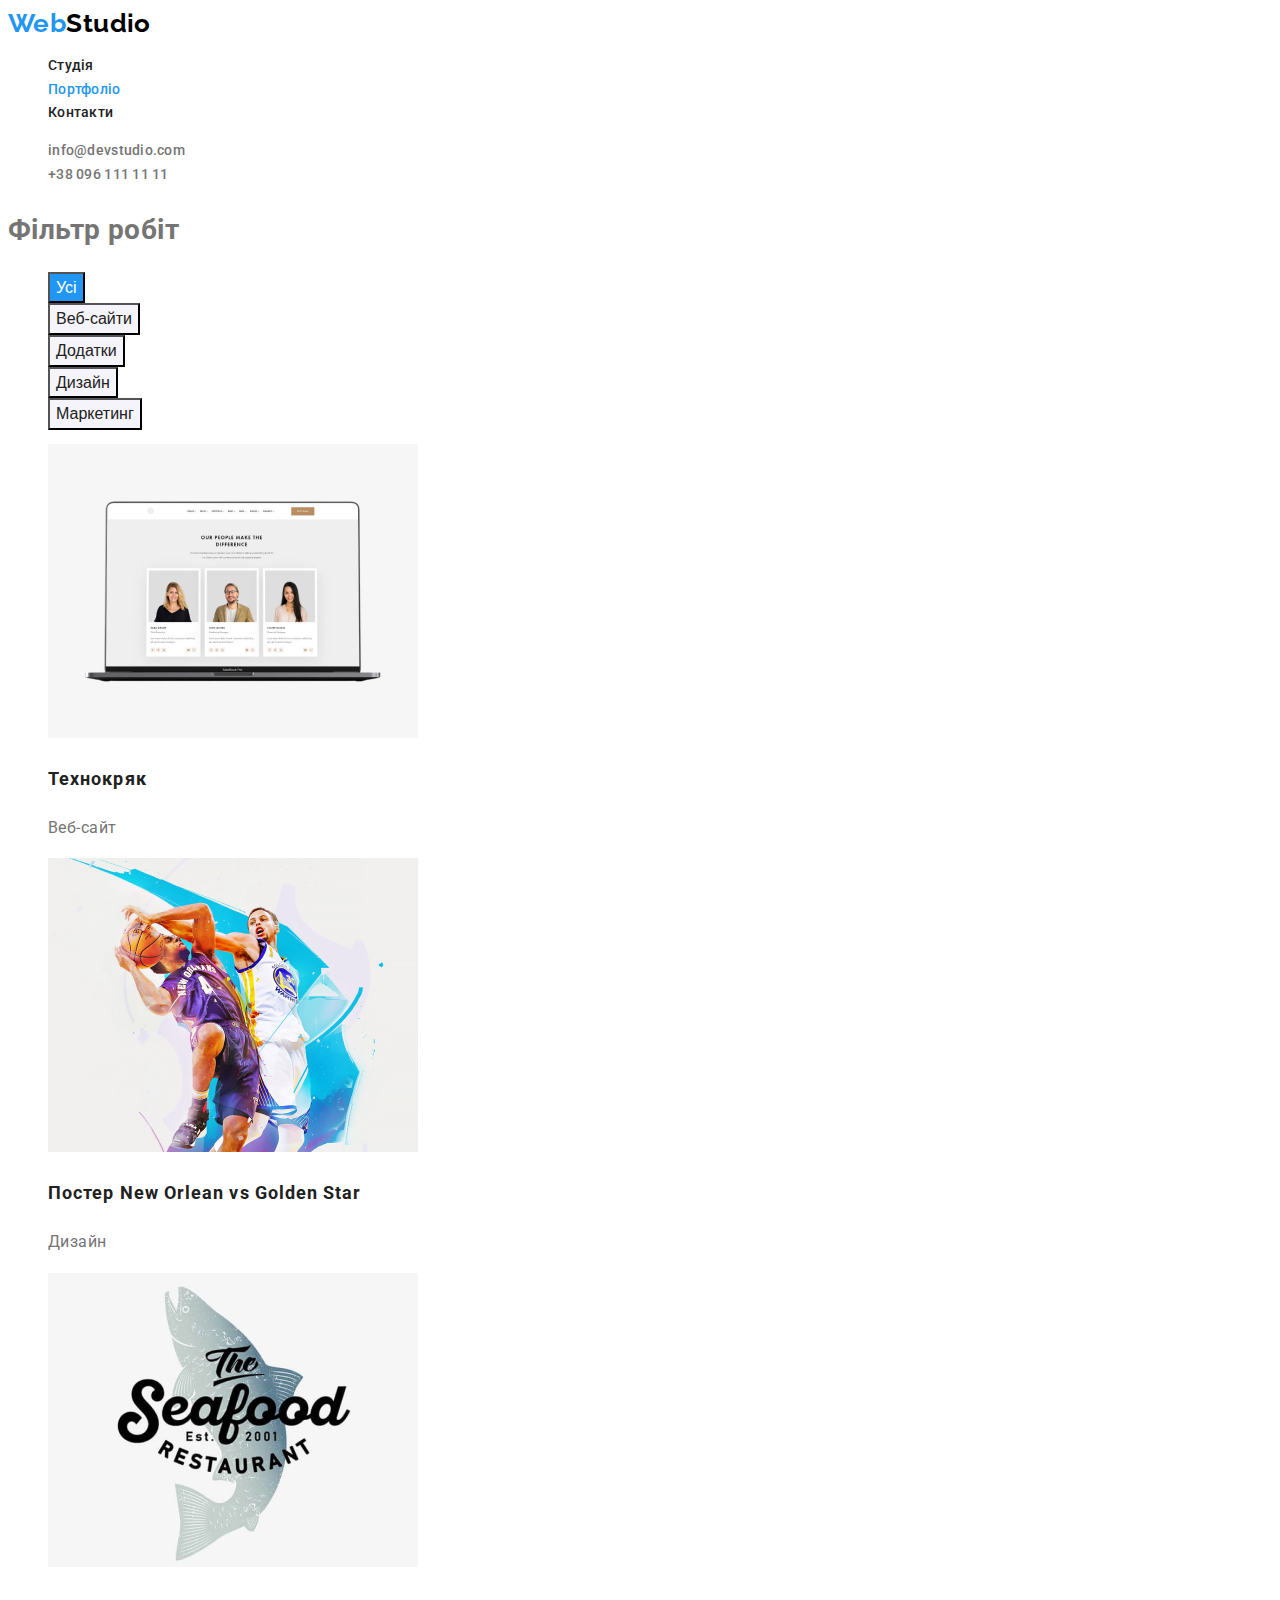
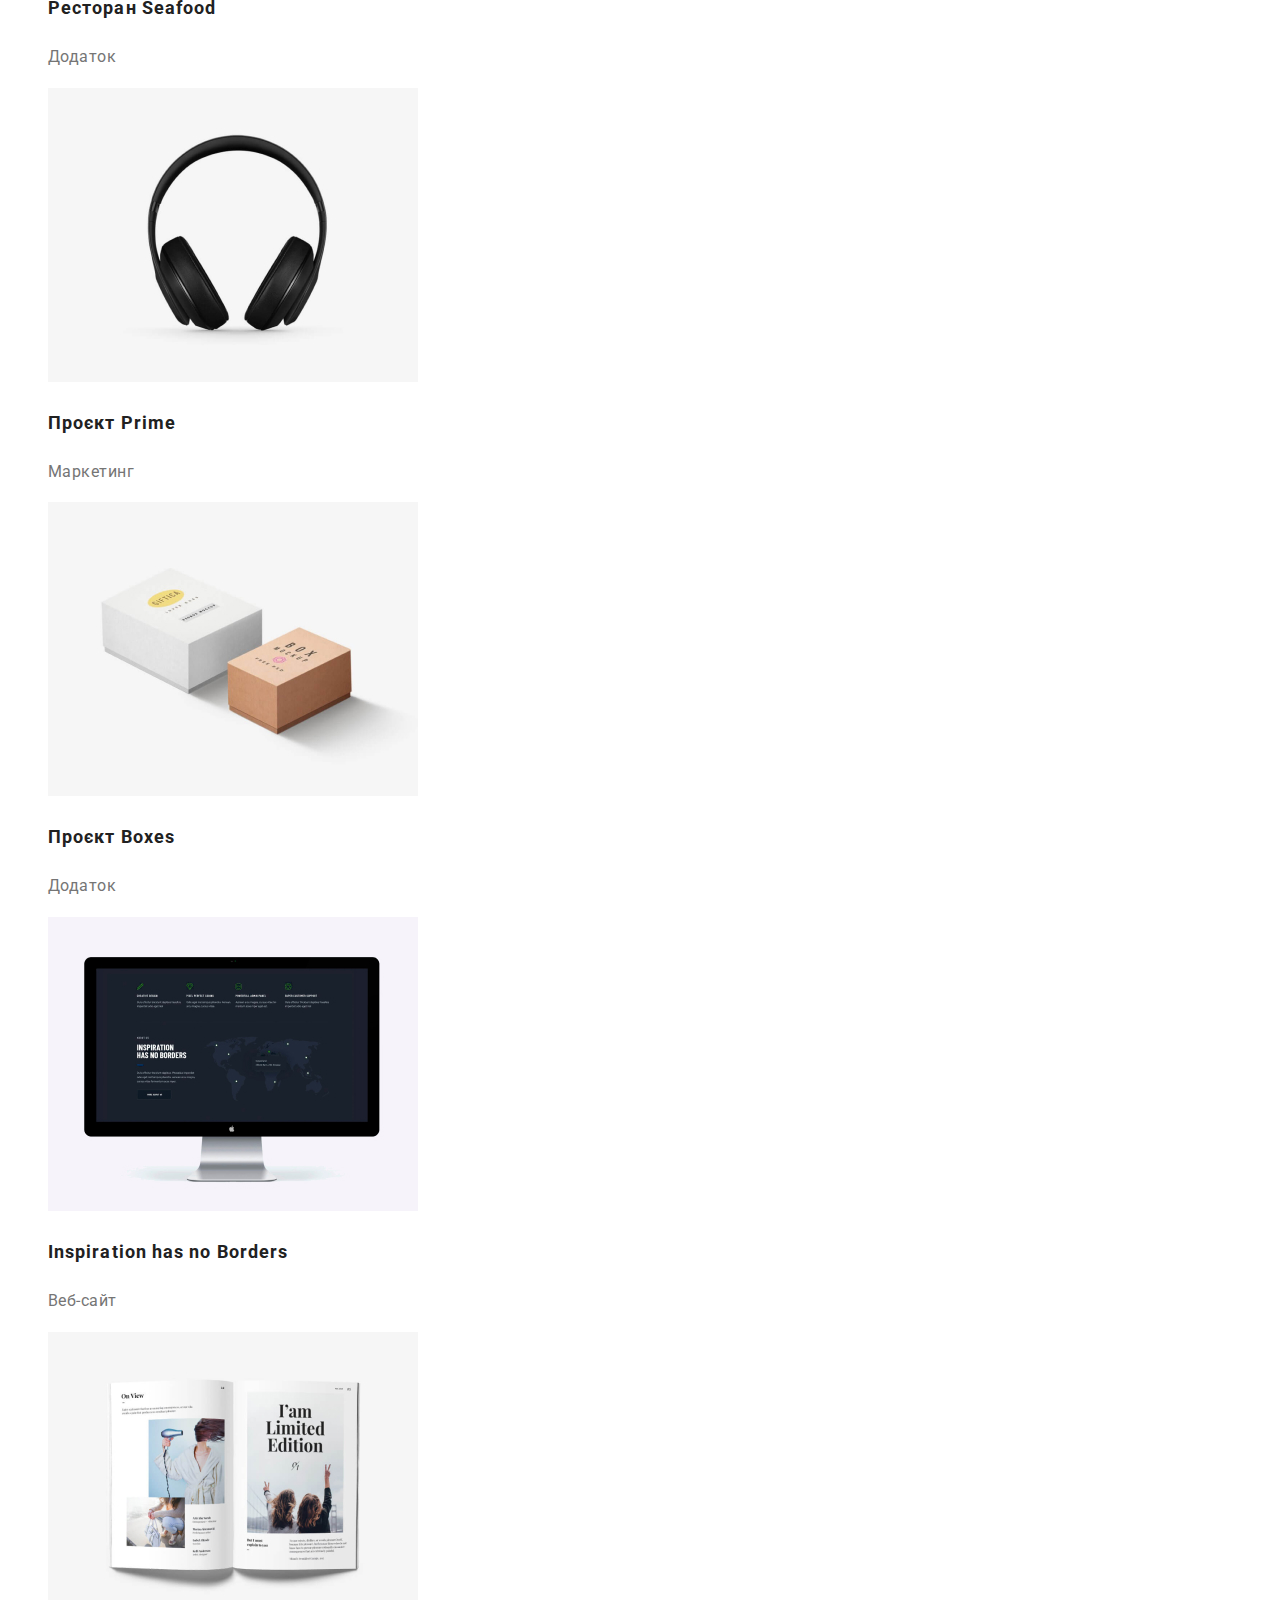
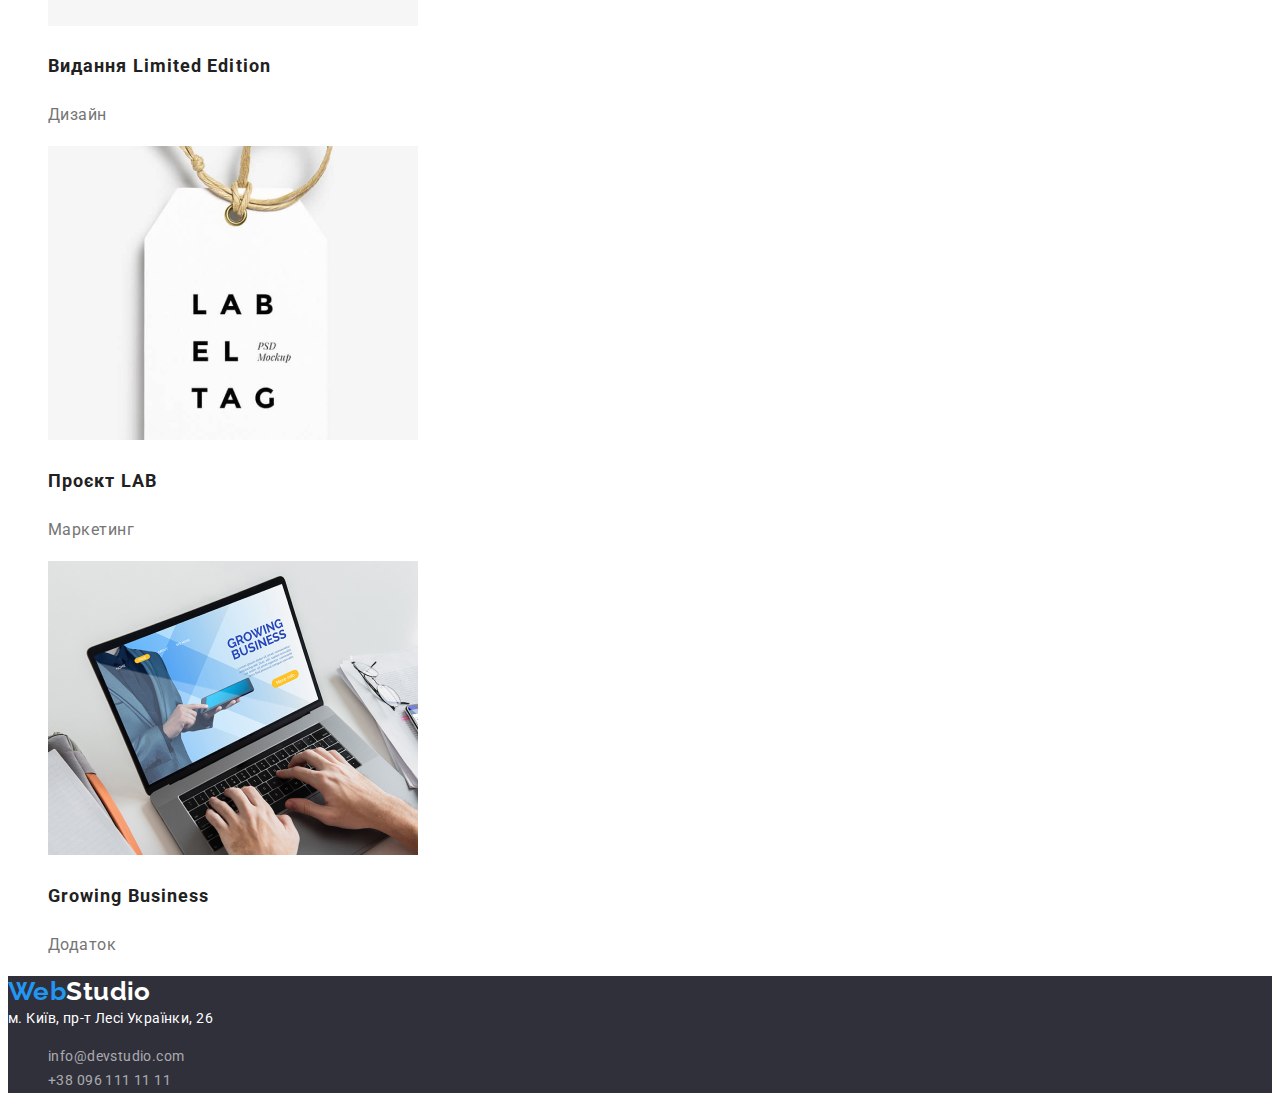
==== portfolio.html @ b833ff71 "контейнер" ====
<!DOCTYPE html>
<html lang="en">

<head>
    <meta charset="UTF-8" />
    <meta name="viewport" content="width=device-width, initial-scale=1.0" />
    <title>Document</title>
    <link rel="stylesheet" href="./css/styles.css">
<link href="https://fonts.googleapis.com/css2?family=Raleway:wght@700&family=Roboto:wght@400;500;700;900&display=swap" rel="stylesheet">

</head>

<body>
    <!-- Шапка сайта -->
    <header class="page-header">
     <nav>
            <a href="./index.html" class="logo"><span class="colorlogo">Web</span>Studio</a>
            <ul class="site-nav list">
                <li><a href="./index.html" class="link">Студія</a></li>
                <li><a href="./portfolio.html" class="link current">Портфоліо</a></li>
                <li><a href="" class="link">Контакти</a></li>
            </ul>
        </nav>

        <ul class="auth-nav">
            <li><a href="mailto:info@devstudio.com" class="mail">info@devstudio.com</a></li>
            <li><a href="tel:+380961111111" class="tel">+38 096 111 11 11</a></li>
        </ul>

    </header>
    <main>
        <section>
        <h1>Фільтр робіт</h1>
        <ul class="filter-title">
        <li><button type="button" class="filterbut">Усі</button></li>
        <li><button type="button" class="filter">Веб-сайти</button></li>
        <li><button type="button" class="filter">Додатки</button></li>
        <li><button type="button" class="filter">Дизайн</button></li>
        <li><button type="button" class="filter">Маркетинг</button></li>
        </ul>
        <ul class="examples-title">
            <li>
                <a href="#" class="portf">
                <img src="./images/imgtexno.jpg" alt="Технокряк" width="370">
                <h2 class="examples">Технокряк</h2>
                <p class="text">Веб-сайт</p>
                </a>
            </li>
                <li>
                    <a href="#" class="portf" >
                    <img src="./images/imgposter.jpg" alt="Постер New Orlean vs Golden Star" width="370">
                    <h2 class="examples">Постер New Orlean vs Golden Star</h2>
                    <p class="text">Дизайн</p>
                    </a>
                </li>
                <li>
                    <a href="#" class="portf">
                    <img src="./images/imgrestoran.jpg" alt="Ресторан Seafood" width="370">
                    <h2 class="examples">Ресторан Seafood</h2>
                    <p class="text">Додаток</p>
                    </a>
                </li>
                <li>
                    <a href="#" class="portf">
                    <img src="./images/imgproekt.jpg" alt="Проєкт Prime" width="370">
                    <h2 class="examples">Проєкт Prime</h2>
                    <p class="text">Маркетинг</p>
                    </a>
                </li>
                <li>
                    <a href="#" class="portf">
                    <img src="./images/imgbox.jpg" alt="Проєкт Boxes" width="370">
                    <h2 class="examples">Проєкт Boxes</h2>
                    <p class="text">Додаток</p>
                    </a>
                </li>
                <li>
                    <a href="#" class="portf">
                    <img src="./images/imginspiration.jpg" alt="Inspiration has no Borders" width="370">
                    <h2 class="examples">Inspiration has no Borders</h2>
                    <p class="text">Веб-сайт</p>
                    </a>
                </li>
                <li>
                    <a href="#" class="portf">
                    <img src="./images/imgvudannia.jpg" alt="Видання Limited Edition" width="370">
                    <h2 class="examples">Видання Limited Edition</h2>
                    <p class="text">Дизайн</p>
                    </a>
                </li>
                <li>
                    <a href="#" class="portf">
                    <img src="./images/imglab.jpg" alt="Проєкт LAB" width="370">
                    <h2 class="examples">Проєкт LAB</h2>
                    <p class="text">Маркетинг</p>
                    </a>
                </li>
                <li>
                    <a href="#" class="portf">
                    <img src="./images/imggrowing.jpg" alt="Growing Business" width="370">
                    <h2 class="examples">Growing Business</h2>
                    <p class="text">Додаток</p>
                    </a>
                </li>
    
        </ul>
        </section>
    </main>


    <footer class="page-footer">
        <a href="./index.html" class="logo"><span class="colorlogo">Web</span><span class="colorblack">Studio</span></a>

    
        <address class="end"><a href="https://goo.gl/maps/9vt92mWtgrGen9oJ9" target="_blank" rel="noopener noreferrer"
                class="end-title">м. Київ, пр-т
                Лесі Українки, 26</a>
            <ul>
                <li><a href="mailto:info@devstudio.com" class="mail">info@devstudio.com</a></li>
                <li><a href="tel:+380961111111" class="tel">+38 096 111 11 11</a></li>
            </ul>
        </address>
    </footer>
    </body>
    
    </html>
---- css/styles.css ----
:root{
    --primary-text-color: #757575;
    --title-text-color: #212121;
    --accent-color: #2196F3;
    --primary-white-color: #FFFFFF;
}

body{
    background-color: var(--primary-white-color);
    color: var(--primary-text-color);
    font-family: Roboto, sans-serif;
    letter-spacing: .03em;
    font-size: 14px;
    line-height: 1.7;
    
}

.container{
margin-right: auto;
margin-left: auto;
width: 1200px;
outline: 2px solid tomato;
}

.logo{
    color: #000000;
    font-family: Raleway, sans-serif;
    font-weight: 700;
    font-size: 26px;
    line-height: 1.2;
    text-decoration: none;
}

.colorlogo{
    color:#2196F3;
}

.colorblack{
    color: var(--primary-white-color);
}
/* Site nav */
li {
    list-style-type: none;
    /* забираєм маркери */
}

.page-header{
    border-bottom: #ECECEC;
}
.site-nav .link{
    color: var(--title-text-color);
    font-weight: 500; 
    font-size: 14px;
    line-height: 1.14;
    letter-spacing: .02em;
    text-decoration: none;
    padding-top: 32px;
    padding-bottom: 32px;
}

.site-nav .link:hover,
.site-nav .link:focus{
    color: var(--accent-color);
}

.site-nav .link.current{
    color: var(--accent-color);
}

.auth-nav .tel{
    color: var(--primary-text-color);
    font-weight: 500;
    letter-spacing: .02em;
    font-size: 14px;
     line-height: 1.14; 
     text-decoration: none; 
    padding-top: 32px;
    padding-bottom: 32px;
}
.auth-nav .mail{
    color: var(--primary-text-color);
    font-weight: 500;
    letter-spacing: .02em;
    font-size: 14px;
    line-height: 1.14;
    text-decoration: none;
    padding-top: 32px;
    padding-bottom: 32px;
    
}
.auth-nav .tel:hover,
.auth-nav .tel:focus{
    color: var(--accent-color);
}

.auth-nav .mail:hover,
.auth-nav .mail:focus {
    color: var(--accent-color);
}
/* Hero */
.section{
    padding-top: 94px;
    padding-bottom: 94px;
}
.section-title.centered,
.feature-title.centered,
.comands-title.centered{
   text-align: center;
}
.hero{
    background-color: #2F303A;
    text-align: center;
}

.hero-title{
    margin-top: 0;
    margin-bottom: 30px;
    color: var(--primary-white-color);
    font-weight: 900;
    letter-spacing: .06em;
    font-size: 44px;
    line-height: 1.36; 
    align: center;  
}
.button{
    color: var(--title-text-color);
    background-color:#F5F4FA;
    cursor: pointer;
    font-weight: 700;
    font-size: 16px;
    line-height: 1.86; 
    align: center; 
    vertical-align: center;
    letter-spacing: .06em;;
}

.button:hover,
.button:focus{
    color: var(--primary-white-color);
    background-color: var(--accent-color);
    cursor: pointer;
}
/* Portfolio */

 .filter {
    color: var(--title-text-color);
    background-color: #F5F4FA;
    cursor: pointer;
    font-weight: 500;
    font-size: 16px;
    line-height: 1.6;
}

.filter:hover,
.filter:focus{
    color: var(--primary-white-color);
    background-color: var(--accent-color);
        cursor: pointer;
}

 .filterbut{
    color: var(--primary-white-color);
    background-color: var(--accent-color);
    cursor: pointer;
    font-weight: 500;
    font-size: 16px;
     line-height: 1.6;
}


.examples-title .examples{
    color: var(--title-text-color);
    font-weight: 700;
    font-size: 18px;
    line-height: 2;
    letter-spacing: .06em;
}
.examples-title .text{
    color: var(--primary-text-color);
    font-size: 16px;
    line-height: 1.87;
    letter-spacing: .03em;
}
.examples-title .text:hover,
.examples-title .text:focus {
    color: var(--accent-color);
}
.examples-title .portf{
    text-decoration: none;
}
 
/* Section */

.section-title{
    color: var(--title-text-color);
    font-weight: 700;
    font-size: 14px; 
    line-height: 1.14;
    margin-top: 0;
    margin-bottom: 94px;
}

.section .title{
    color: var(--title-text-color);
    font-weight: 700;
    font-size: 14px;
    line-height: 1.14;
    margin-top: 0;
    margin-bottom: 10px;
}

.section p{
    margin-top: 0;
    margin-bottom: 0;
}
/* Feature */

.feature .feature-title{
    color: var(--title-text-color);
    font-weight: 700;
    font-size: 36px;
    line-height: 1.17;
    margin-top: 0;
    margin-bottom: 92px;
}
/* Comands */

.comands {
    color: var(--primary-text-color);
    font-size: 16px;
    line-height: 1.187;
}

.comands .comands-title{
    color: var(--title-text-color);
    font-weight: 700;
    font-size: 36px;
    line-height: 1.17;
}

.comands .title{
    color: var(--title-text-color);
    font-weight: 500;
    font-size: 16px;
  line-height: 1.187;
}
/* Footer */

.page-footer{
    background-color: #2F303A;
}
.page-footer .mail,
.page-footer .tel{
    color: rgba(255, 255, 255, 0.6);
    font-size: 14px;
    line-height: 1.7;
    font-style: normal;
    text-decoration: none;

}
.page-footer .mail:hover,
.page-footer .mail:focus,
.page-footer .tel:hover,
.page-footer .tel:focus{
    color: var(--accent-color);
}

.page-footer .end-title{
    color: var(--primary-white-color);
    font-style: normal;
    text-decoration: none;
}

.page-footer .end-title:hover,
 .page-footer .end-title:focus{
    color: var(--accent-color);
}
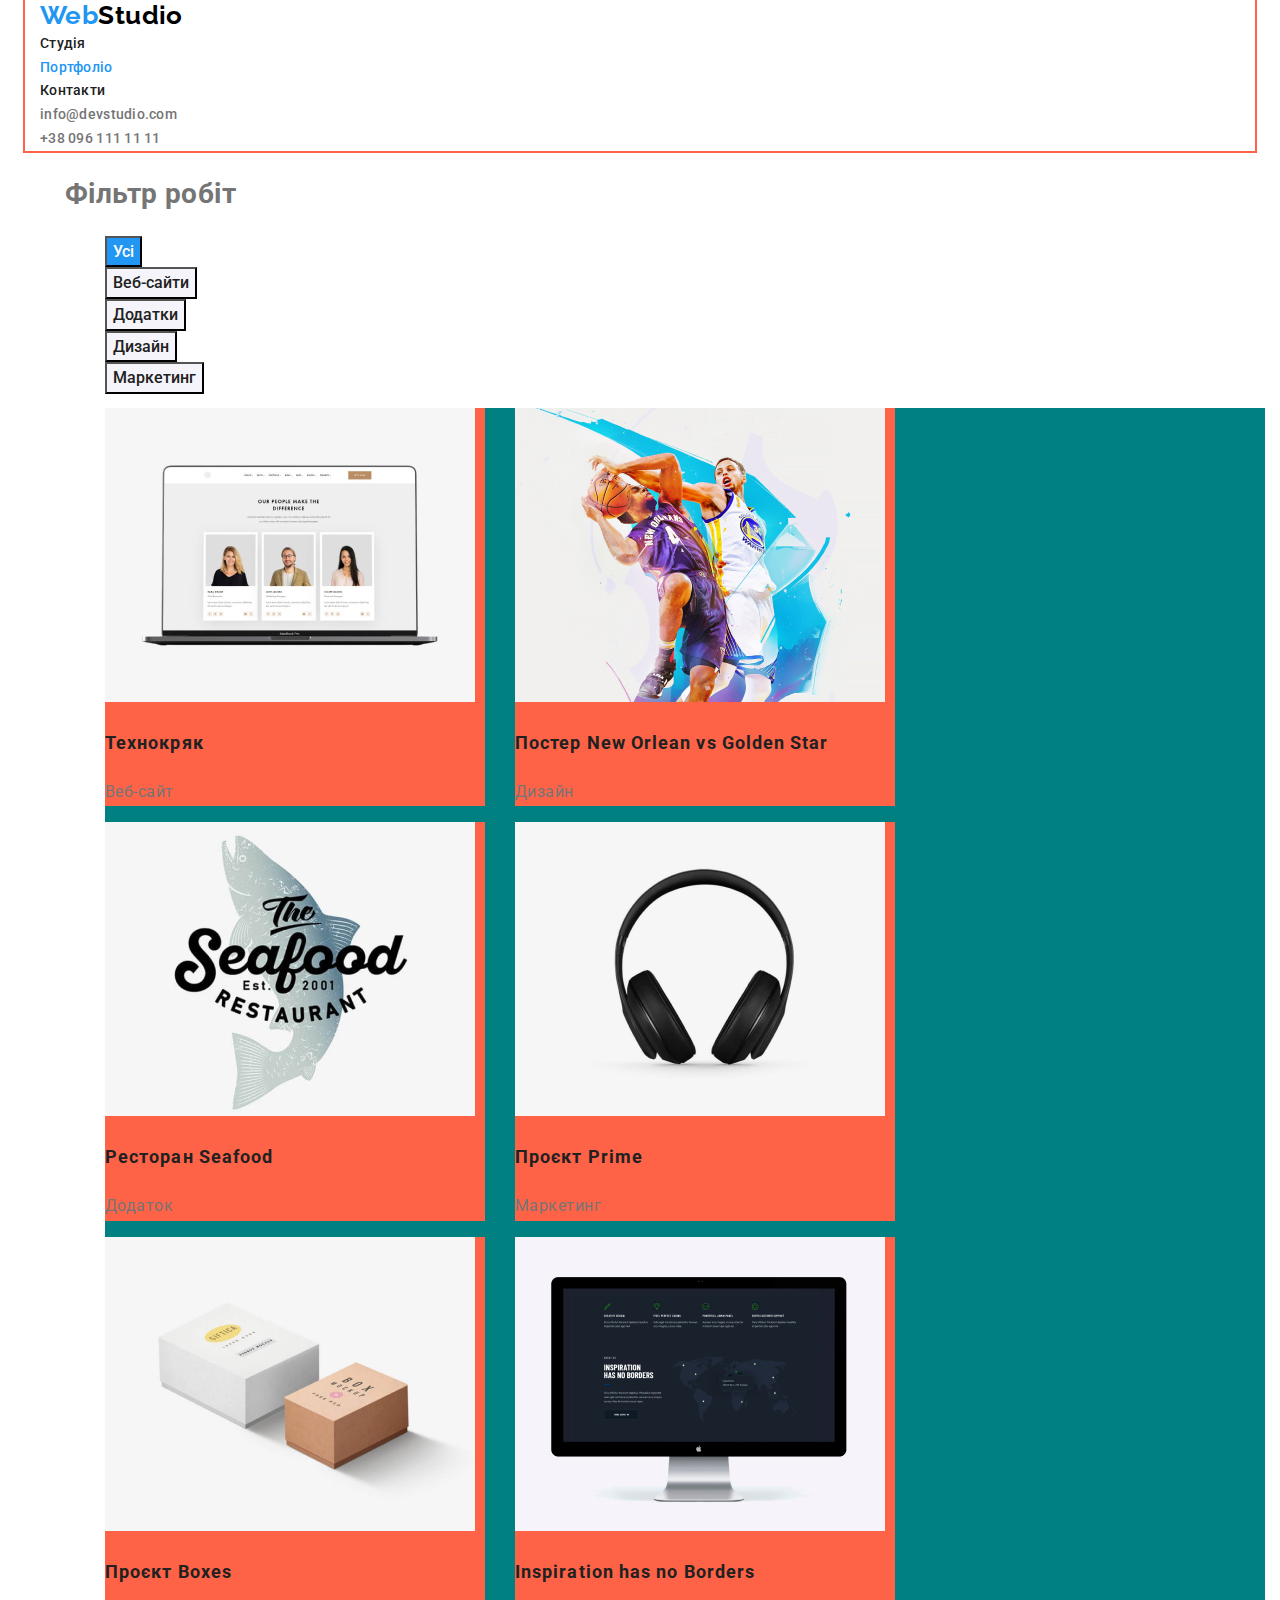
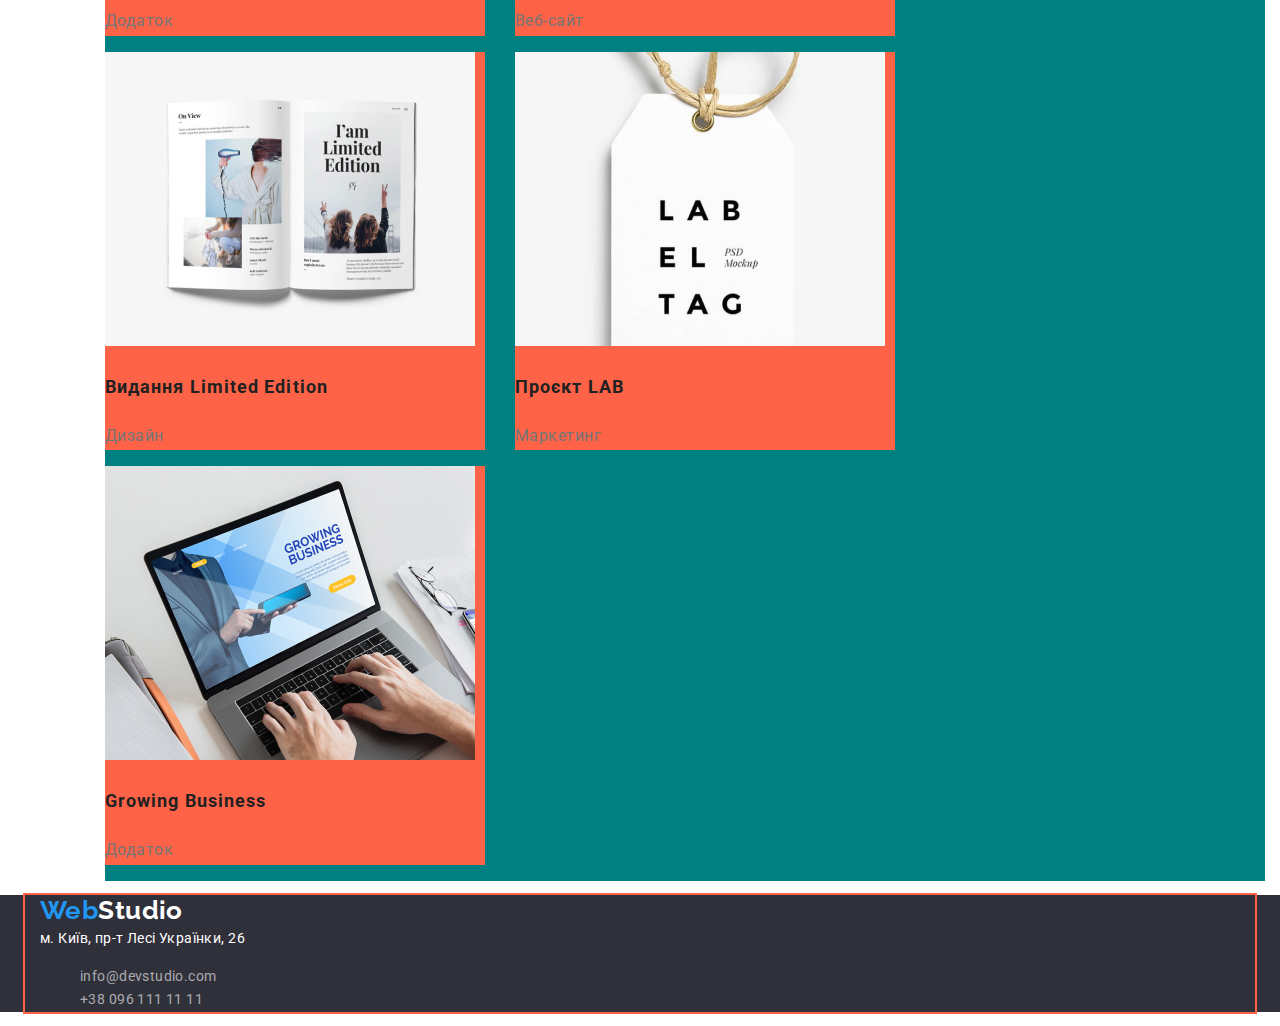
==== commit af379da9: "flex" ====
--- a/portfolio.html
+++ b/portfolio.html
@@ -5,6 +5,7 @@
     <meta charset="UTF-8" />
     <meta name="viewport" content="width=device-width, initial-scale=1.0" />
     <title>Document</title>
+     <link rel="stylesheet" href="./css/modern-nolmalize.css">
     <link rel="stylesheet" href="./css/styles.css">
 <link href="https://fonts.googleapis.com/css2?family=Raleway:wght@700&family=Roboto:wght@400;500;700;900&display=swap" rel="stylesheet">
 
@@ -13,7 +14,8 @@
 <body>
     <!-- Шапка сайта -->
     <header class="page-header">
-     <nav>
+        <div class="container">
+            <nav>
             <a href="./index.html" class="logo"><span class="colorlogo">Web</span>Studio</a>
             <ul class="site-nav list">
                 <li><a href="./index.html" class="link">Студія</a></li>
@@ -22,14 +24,15 @@
             </ul>
         </nav>
 
-        <ul class="auth-nav">
+        <ul class="auth-nav list">
             <li><a href="mailto:info@devstudio.com" class="mail">info@devstudio.com</a></li>
             <li><a href="tel:+380961111111" class="tel">+38 096 111 11 11</a></li>
         </ul>
+     </div>
+    </header>
 
-    </header>
     <main>
-        <section>
+        <section><div class="test-container">
         <h1>Фільтр робіт</h1>
         <ul class="filter-title">
         <li><button type="button" class="filterbut">Усі</button></li>
@@ -38,77 +41,102 @@
         <li><button type="button" class="filter">Дизайн</button></li>
         <li><button type="button" class="filter">Маркетинг</button></li>
         </ul>
+
         <ul class="examples-title">
+               <div class="flex-container">
             <li>
+                <div class="flex-element">
                 <a href="#" class="portf">
                 <img src="./images/imgtexno.jpg" alt="Технокряк" width="370">
                 <h2 class="examples">Технокряк</h2>
                 <p class="text">Веб-сайт</p>
                 </a>
+                </div>
             </li>
                 <li>
+                    <div class="flex-element">
                     <a href="#" class="portf" >
                     <img src="./images/imgposter.jpg" alt="Постер New Orlean vs Golden Star" width="370">
                     <h2 class="examples">Постер New Orlean vs Golden Star</h2>
                     <p class="text">Дизайн</p>
                     </a>
+                    </div>
                 </li>
                 <li>
+                    <div class="flex-element">
                     <a href="#" class="portf">
                     <img src="./images/imgrestoran.jpg" alt="Ресторан Seafood" width="370">
                     <h2 class="examples">Ресторан Seafood</h2>
                     <p class="text">Додаток</p>
                     </a>
+                    </div>
                 </li>
+            
                 <li>
+                    <div class="flex-element">
                     <a href="#" class="portf">
                     <img src="./images/imgproekt.jpg" alt="Проєкт Prime" width="370">
                     <h2 class="examples">Проєкт Prime</h2>
                     <p class="text">Маркетинг</p>
                     </a>
+                    </div>
                 </li>
+              
                 <li>
+                    <div class="flex-element">
                     <a href="#" class="portf">
                     <img src="./images/imgbox.jpg" alt="Проєкт Boxes" width="370">
                     <h2 class="examples">Проєкт Boxes</h2>
                     <p class="text">Додаток</p>
                     </a>
+                    </div>
                 </li>
+            
                 <li>
+                    <div class="flex-element">
                     <a href="#" class="portf">
                     <img src="./images/imginspiration.jpg" alt="Inspiration has no Borders" width="370">
                     <h2 class="examples">Inspiration has no Borders</h2>
                     <p class="text">Веб-сайт</p>
                     </a>
+                    </div>
                 </li>
                 <li>
+                    <div class="flex-element">
                     <a href="#" class="portf">
                     <img src="./images/imgvudannia.jpg" alt="Видання Limited Edition" width="370">
                     <h2 class="examples">Видання Limited Edition</h2>
                     <p class="text">Дизайн</p>
                     </a>
+                    </div>
                 </li>
                 <li>
+                    <div class="flex-element">
                     <a href="#" class="portf">
                     <img src="./images/imglab.jpg" alt="Проєкт LAB" width="370">
                     <h2 class="examples">Проєкт LAB</h2>
                     <p class="text">Маркетинг</p>
                     </a>
+                    </div>
                 </li>
                 <li>
+                    <div class="flex-element">
                     <a href="#" class="portf">
                     <img src="./images/imggrowing.jpg" alt="Growing Business" width="370">
                     <h2 class="examples">Growing Business</h2>
                     <p class="text">Додаток</p>
                     </a>
+                    </div>
                 </li>
-    
+</div>
         </ul>
+        </div>
         </section>
     </main>
 
 
-    <footer class="page-footer">
+    <footer class="page-footer fot">
+        <div class="container">
         <a href="./index.html" class="logo"><span class="colorlogo">Web</span><span class="colorblack">Studio</span></a>
 
     
@@ -120,6 +148,7 @@
                 <li><a href="tel:+380961111111" class="tel">+38 096 111 11 11</a></li>
             </ul>
         </address>
+        </div>
     </footer>
     </body>
     
--- a/css/modern-nolmalize.css
+++ b/css/modern-nolmalize.css
@@ -0,0 +1,306 @@
+/*! modern-normalize v1.1.0 | MIT License | https://github.com/sindresorhus/modern-normalize */
+
+/*
+Document
+========
+*/
+
+/**
+Use a better box model (opinionated).
+*/
+
+*,
+::before,
+::after {
+    box-sizing: border-box;
+}
+
+/**
+1. Correct the line height in all browsers.
+2. Prevent adjustments of font size after orientation changes in iOS.
+3. Use a more readable tab size (opinionated).
+*/
+
+html {
+    line-height: 1.15;
+    /* 1 */
+    -webkit-text-size-adjust: 100%;
+    /* 2 */
+    -moz-tab-size: 4;
+    /* 3 */
+    tab-size: 4;
+    /* 3 */
+}
+
+/*
+Sections
+========
+*/
+
+/**
+1. Remove the margin in all browsers.
+2. Improve consistency of default fonts in all browsers. (https://github.com/sindresorhus/modern-normalize/issues/3)
+*/
+
+body {
+    margin: 0;
+    /* 1 */
+    font-family:
+        system-ui,
+        -apple-system,
+        /* Firefox supports this but not yet `system-ui` */
+        'Segoe UI',
+        Roboto,
+        Helvetica,
+        Arial,
+        sans-serif,
+        'Apple Color Emoji',
+        'Segoe UI Emoji';
+    /* 2 */
+}
+
+/*
+Grouping content
+================
+*/
+
+/**
+1. Add the correct height in Firefox.
+2. Correct the inheritance of border color in Firefox. (https://bugzilla.mozilla.org/show_bug.cgi?id=190655)
+*/
+
+hr {
+    height: 0;
+    /* 1 */
+    color: inherit;
+    /* 2 */
+}
+
+/*
+Text-level semantics
+====================
+*/
+
+/**
+Add the correct text decoration in Chrome, Edge, and Safari.
+*/
+
+abbr[title] {
+    text-decoration: underline dotted;
+}
+
+/**
+Add the correct font weight in Edge and Safari.
+*/
+
+b,
+strong {
+    font-weight: bolder;
+}
+
+/**
+1. Improve consistency of default fonts in all browsers. (https://github.com/sindresorhus/modern-normalize/issues/3)
+2. Correct the odd 'em' font sizing in all browsers.
+*/
+
+code,
+kbd,
+samp,
+pre {
+    font-family:
+        ui-monospace,
+        SFMono-Regular,
+        Consolas,
+        'Liberation Mono',
+        Menlo,
+        monospace;
+    /* 1 */
+    font-size: 1em;
+    /* 2 */
+}
+
+/**
+Add the correct font size in all browsers.
+*/
+
+small {
+    font-size: 80%;
+}
+
+/**
+Prevent 'sub' and 'sup' elements from affecting the line height in all browsers.
+*/
+
+sub,
+sup {
+    font-size: 75%;
+    line-height: 0;
+    position: relative;
+    vertical-align: baseline;
+}
+
+sub {
+    bottom: -0.25em;
+}
+
+sup {
+    top: -0.5em;
+}
+
+/*
+Tabular data
+============
+*/
+
+/**
+1. Remove text indentation from table contents in Chrome and Safari. (https://bugs.chromium.org/p/chromium/issues/detail?id=999088, https://bugs.webkit.org/show_bug.cgi?id=201297)
+2. Correct table border color inheritance in Chrome and Safari. (https://bugs.chromium.org/p/chromium/issues/detail?id=935729, https://bugs.webkit.org/show_bug.cgi?id=195016)
+*/
+
+table {
+    text-indent: 0;
+    /* 1 */
+    border-color: inherit;
+    /* 2 */
+}
+
+/*
+Forms
+=====
+*/
+
+/**
+1. Change the font styles in all browsers.
+2. Remove the margin in Firefox and Safari.
+*/
+
+button,
+input,
+optgroup,
+select,
+textarea {
+    font-family: inherit;
+    /* 1 */
+    font-size: 100%;
+    /* 1 */
+    line-height: 1.15;
+    /* 1 */
+    margin: 0;
+    /* 2 */
+}
+
+/**
+Remove the inheritance of text transform in Edge and Firefox.
+*/
+
+button,
+select {
+    text-transform: none;
+}
+
+/**
+Correct the inability to style clickable types in iOS and Safari.
+*/
+
+button,
+[type='button'],
+[type='reset'],
+[type='submit'] {
+    -webkit-appearance: button;
+}
+
+/**
+Remove the inner border and padding in Firefox.
+*/
+
+::-moz-focus-inner {
+    border-style: none;
+    padding: 0;
+}
+
+/**
+Restore the focus styles unset by the previous rule.
+*/
+
+:-moz-focusring {
+    outline: 1px dotted ButtonText;
+}
+
+/**
+Remove the additional ':invalid' styles in Firefox.
+See: https://github.com/mozilla/gecko-dev/blob/2f9eacd9d3d995c937b4251a5557d95d494c9be1/layout/style/res/forms.css#L728-L737
+*/
+
+:-moz-ui-invalid {
+    box-shadow: none;
+}
+
+/**
+Remove the padding so developers are not caught out when they zero out 'fieldset' elements in all browsers.
+*/
+
+legend {
+    padding: 0;
+}
+
+/**
+Add the correct vertical alignment in Chrome and Firefox.
+*/
+
+progress {
+    vertical-align: baseline;
+}
+
+/**
+Correct the cursor style of increment and decrement buttons in Safari.
+*/
+
+::-webkit-inner-spin-button,
+::-webkit-outer-spin-button {
+    height: auto;
+}
+
+/**
+1. Correct the odd appearance in Chrome and Safari.
+2. Correct the outline style in Safari.
+*/
+
+[type='search'] {
+    -webkit-appearance: textfield;
+    /* 1 */
+    outline-offset: -2px;
+    /* 2 */
+}
+
+/**
+Remove the inner padding in Chrome and Safari on macOS.
+*/
+
+::-webkit-search-decoration {
+    -webkit-appearance: none;
+}
+
+/**
+1. Correct the inability to style clickable types in iOS and Safari.
+2. Change font properties to 'inherit' in Safari.
+*/
+
+::-webkit-file-upload-button {
+    -webkit-appearance: button;
+    /* 1 */
+    font: inherit;
+    /* 2 */
+}
+
+/*
+Interactive
+===========
+*/
+
+/*
+Add the correct display in Chrome and Safari.
+*/
+
+summary {
+    display: list-item;
+}--- a/css/styles.css
+++ b/css/styles.css
@@ -18,7 +18,9 @@
 .container{
 margin-right: auto;
 margin-left: auto;
-width: 1200px;
+width: 1230px;
+padding-left: 15px;
+padding-right: 15px;
 outline: 2px solid tomato;
 }
 
@@ -45,7 +47,7 @@
 }
 
 .page-header{
-    border-bottom: #ECECEC;
+    border-bottom:#ECECEC;
 }
 .site-nav .link{
     color: var(--title-text-color);
@@ -66,6 +68,10 @@
 .site-nav .link.current{
     color: var(--accent-color);
 }
+.list{
+    padding: 0;
+    margin: 0;
+}
 
 .auth-nav .tel{
     color: var(--primary-text-color);
@@ -74,8 +80,6 @@
     font-size: 14px;
      line-height: 1.14; 
      text-decoration: none; 
-    padding-top: 32px;
-    padding-bottom: 32px;
 }
 .auth-nav .mail{
     color: var(--primary-text-color);
@@ -84,9 +88,6 @@
     font-size: 14px;
     line-height: 1.14;
     text-decoration: none;
-    padding-top: 32px;
-    padding-bottom: 32px;
-    
 }
 .auth-nav .tel:hover,
 .auth-nav .tel:focus{
@@ -97,16 +98,10 @@
 .auth-nav .mail:focus {
     color: var(--accent-color);
 }
+
 /* Hero */
-.section{
-    padding-top: 94px;
-    padding-bottom: 94px;
-}
-.section-title.centered,
-.feature-title.centered,
-.comands-title.centered{
-   text-align: center;
-}
+
+
 .hero{
     background-color: #2F303A;
     text-align: center;
@@ -140,33 +135,6 @@
     background-color: var(--accent-color);
     cursor: pointer;
 }
-/* Portfolio */
-
- .filter {
-    color: var(--title-text-color);
-    background-color: #F5F4FA;
-    cursor: pointer;
-    font-weight: 500;
-    font-size: 16px;
-    line-height: 1.6;
-}
-
-.filter:hover,
-.filter:focus{
-    color: var(--primary-white-color);
-    background-color: var(--accent-color);
-        cursor: pointer;
-}
-
- .filterbut{
-    color: var(--primary-white-color);
-    background-color: var(--accent-color);
-    cursor: pointer;
-    font-weight: 500;
-    font-size: 16px;
-     line-height: 1.6;
-}
-
 
 .examples-title .examples{
     color: var(--title-text-color);
@@ -190,6 +158,16 @@
 }
  
 /* Section */
+.section {
+    padding-top: 94px;
+    padding-bottom: 94px;
+}
+
+.section-title.centered,
+.feature-title.centered,
+.comands-title.centered {
+    text-align: center;
+}
 
 .section-title{
     color: var(--title-text-color);
@@ -197,7 +175,7 @@
     font-size: 14px; 
     line-height: 1.14;
     margin-top: 0;
-    margin-bottom: 94px;
+    margin-bottom:0;
 }
 
 .section .title{
@@ -214,14 +192,16 @@
     margin-bottom: 0;
 }
 /* Feature */
-
+.feature{
+    padding-bottom: 94px;
+}
 .feature .feature-title{
     color: var(--title-text-color);
     font-weight: 700;
     font-size: 36px;
     line-height: 1.17;
     margin-top: 0;
-    margin-bottom: 92px;
+    margin-bottom: 50px;
 }
 /* Comands */
 
@@ -236,6 +216,9 @@
     font-weight: 700;
     font-size: 36px;
     line-height: 1.17;
+    margin-top: 0px;
+    margin-bottom: 50px;
+    padding-top: 94px;
 }
 
 .comands .title{
@@ -243,6 +226,10 @@
     font-weight: 500;
     font-size: 16px;
   line-height: 1.187;
+}
+
+.comands p{
+    padding-bottom: 94px;;
 }
 /* Footer */
 
@@ -275,3 +262,53 @@
  .page-footer .end-title:focus{
     color: var(--accent-color);
 }
+
+.page-footer .fot{
+ border-bottom: #2F303A;       
+}
+/* Portfolio */
+
+.filter {
+    color: var(--title-text-color);
+    background-color: #F5F4FA;
+    cursor: pointer;
+    font-weight: 500;
+    font-size: 16px;
+    line-height: 1.6;
+}
+
+.filter:hover,
+.filter:focus {
+    color: var(--primary-white-color);
+    background-color: var(--accent-color);
+    cursor: pointer;
+}
+
+.filterbut {
+    color: var(--primary-white-color);
+    background-color: var(--accent-color);
+    cursor: pointer;
+    font-weight: 500;
+    font-size: 16px;
+    line-height: 1.6;
+}
+
+.test-container {
+    margin-left: auto;
+    margin-bottom: auto;
+    width: 1230px;
+    padding-left: 15px;
+    padding-right: 15px;
+}
+
+.flex-container {
+    display: flex;
+    flex-wrap: wrap;
+    background-color: teal;
+}
+
+.flex-element {
+    width: 380px;
+   background-color: tomato;
+   margin-right: 30px;
+} 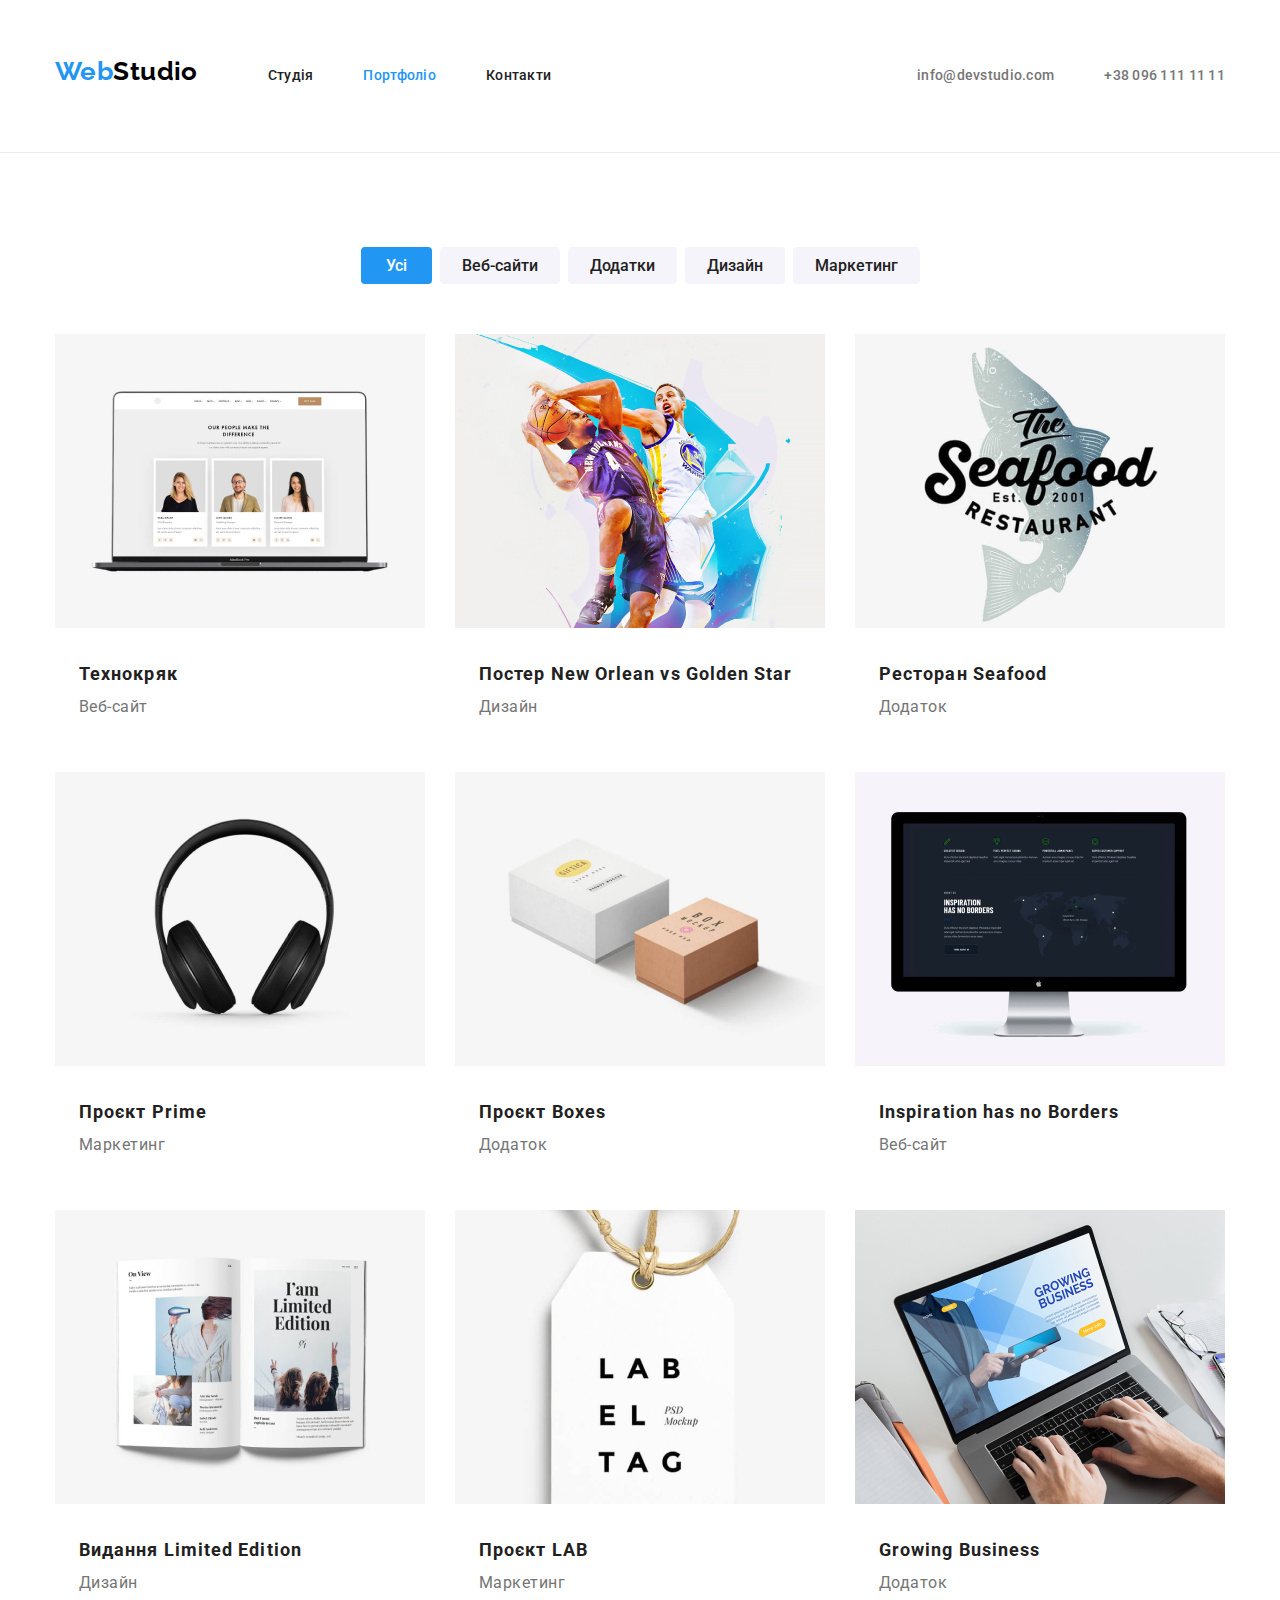
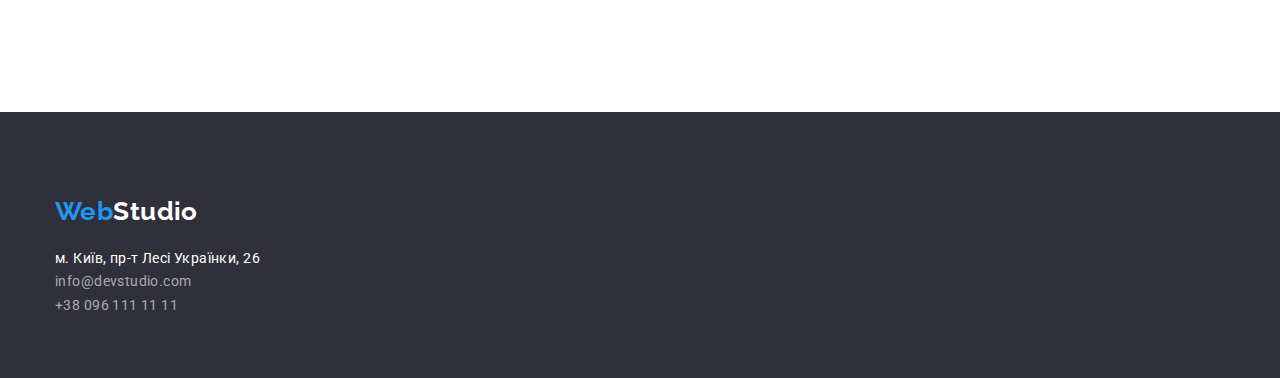
==== commit c3cf3a3a: "flex правки" ====
--- a/portfolio.html
+++ b/portfolio.html
@@ -14,58 +14,58 @@
 <body>
     <!-- Шапка сайта -->
     <header class="page-header">
-        <div class="container">
-            <nav>
+        <div class="container main-nav">
+            <nav class="navigat">
             <a href="./index.html" class="logo"><span class="colorlogo">Web</span>Studio</a>
             <ul class="site-nav list">
-                <li><a href="./index.html" class="link">Студія</a></li>
-                <li><a href="./portfolio.html" class="link current">Портфоліо</a></li>
-                <li><a href="" class="link">Контакти</a></li>
+                <li class="iter"><a href="./index.html" class="link">Студія</a></li>
+                <li class="iter"><a href="./portfolio.html" class="link current">Портфоліо</a></li>
+                <li class="iter"><a href="" class="link">Контакти</a></li>
             </ul>
         </nav>
 
         <ul class="auth-nav list">
-            <li><a href="mailto:info@devstudio.com" class="mail">info@devstudio.com</a></li>
-            <li><a href="tel:+380961111111" class="tel">+38 096 111 11 11</a></li>
+            <li class="iter"><a href="mailto:info@devstudio.com" class="mail">info@devstudio.com</a></li>
+            <li class="iter"><a href="tel:+380961111111" class="tel">+38 096 111 11 11</a></li>
         </ul>
      </div>
     </header>
 
-    <main>
-        <section><div class="test-container">
-        <h1>Фільтр робіт</h1>
+    <main class="main">
+        <section class="portf">
+            <div class="container">
+        <h1 class="portfolio-hidden">Фільтр робіт</h1>
         <ul class="filter-title">
-        <li><button type="button" class="filterbut">Усі</button></li>
-        <li><button type="button" class="filter">Веб-сайти</button></li>
-        <li><button type="button" class="filter">Додатки</button></li>
-        <li><button type="button" class="filter">Дизайн</button></li>
-        <li><button type="button" class="filter">Маркетинг</button></li>
+        <li class="portfoliobut"><button type="button" class="filterbut">Усі</button></li>
+        <li class="portfoliobut"><button type="button" class="filter">Веб-сайти</button></li>
+        <li class="portfoliobut"><button type="button" class="filter">Додатки</button></li>
+        <li class="portfoliobut"><button type="button" class="filter">Дизайн</button></li>
+        <li class="portfoliobut"><button type="button" class="filter">Маркетинг</button></li>
         </ul>
 
         <ul class="examples-title">
-               <div class="flex-container">
             <li>
-                <div class="flex-element">
                 <a href="#" class="portf">
                 <img src="./images/imgtexno.jpg" alt="Технокряк" width="370">
+                <div class="flex-element">
                 <h2 class="examples">Технокряк</h2>
                 <p class="text">Веб-сайт</p>
                 </a>
                 </div>
             </li>
                 <li>
-                    <div class="flex-element">
                     <a href="#" class="portf" >
                     <img src="./images/imgposter.jpg" alt="Постер New Orlean vs Golden Star" width="370">
+                    <div class="flex-element">
                     <h2 class="examples">Постер New Orlean vs Golden Star</h2>
                     <p class="text">Дизайн</p>
                     </a>
                     </div>
                 </li>
                 <li>
-                    <div class="flex-element">
                     <a href="#" class="portf">
                     <img src="./images/imgrestoran.jpg" alt="Ресторан Seafood" width="370">
+                    <div class="flex-element">
                     <h2 class="examples">Ресторан Seafood</h2>
                     <p class="text">Додаток</p>
                     </a>
@@ -73,9 +73,9 @@
                 </li>
             
                 <li>
-                    <div class="flex-element">
                     <a href="#" class="portf">
                     <img src="./images/imgproekt.jpg" alt="Проєкт Prime" width="370">
+                    <div class="flex-element">
                     <h2 class="examples">Проєкт Prime</h2>
                     <p class="text">Маркетинг</p>
                     </a>
@@ -83,9 +83,9 @@
                 </li>
               
                 <li>
-                    <div class="flex-element">
                     <a href="#" class="portf">
                     <img src="./images/imgbox.jpg" alt="Проєкт Boxes" width="370">
+                    <div class="flex-element">
                     <h2 class="examples">Проєкт Boxes</h2>
                     <p class="text">Додаток</p>
                     </a>
@@ -93,42 +93,41 @@
                 </li>
             
                 <li>
-                    <div class="flex-element">
                     <a href="#" class="portf">
                     <img src="./images/imginspiration.jpg" alt="Inspiration has no Borders" width="370">
+                    <div class="flex-element">
                     <h2 class="examples">Inspiration has no Borders</h2>
                     <p class="text">Веб-сайт</p>
                     </a>
                     </div>
                 </li>
                 <li>
-                    <div class="flex-element">
                     <a href="#" class="portf">
                     <img src="./images/imgvudannia.jpg" alt="Видання Limited Edition" width="370">
+                    <div class="flex-element">
                     <h2 class="examples">Видання Limited Edition</h2>
                     <p class="text">Дизайн</p>
                     </a>
                     </div>
                 </li>
                 <li>
-                    <div class="flex-element">
                     <a href="#" class="portf">
                     <img src="./images/imglab.jpg" alt="Проєкт LAB" width="370">
+                    <div class="flex-element">
                     <h2 class="examples">Проєкт LAB</h2>
                     <p class="text">Маркетинг</p>
                     </a>
                     </div>
                 </li>
                 <li>
-                    <div class="flex-element">
                     <a href="#" class="portf">
                     <img src="./images/imggrowing.jpg" alt="Growing Business" width="370">
+                    <div class="flex-element">
                     <h2 class="examples">Growing Business</h2>
                     <p class="text">Додаток</p>
                     </a>
                     </div>
                 </li>
-</div>
         </ul>
         </div>
         </section>
@@ -136,16 +135,16 @@
 
 
     <footer class="page-footer fot">
-        <div class="container">
+        <div class="container foter-main">
         <a href="./index.html" class="logo"><span class="colorlogo">Web</span><span class="colorblack">Studio</span></a>
 
     
         <address class="end"><a href="https://goo.gl/maps/9vt92mWtgrGen9oJ9" target="_blank" rel="noopener noreferrer"
                 class="end-title">м. Київ, пр-т
                 Лесі Українки, 26</a>
-            <ul>
-                <li><a href="mailto:info@devstudio.com" class="mail">info@devstudio.com</a></li>
-                <li><a href="tel:+380961111111" class="tel">+38 096 111 11 11</a></li>
+            <ul class="foter-lifo">
+                <li class="lifo"><a href="mailto:info@devstudio.com" class="mail">info@devstudio.com</a></li>
+                <li class="lifo"><a href="tel:+380961111111" class="tel">+38 096 111 11 11</a></li>
             </ul>
         </address>
         </div>
--- a/css/styles.css
+++ b/css/styles.css
@@ -15,13 +15,29 @@
     
 }
 
+h1,
+h2,
+h3,
+ul,
+p{
+    margin: 0;
+    padding: 0;
+}
+
 .container{
-margin-right: auto;
-margin-left: auto;
-width: 1230px;
-padding-left: 15px;
-padding-right: 15px;
-outline: 2px solid tomato;
+/* margin-right: auto;
+margin-left: auto; */
+width: 1200px;
+/* padding-left: 15px;
+padding-right: 15px; */
+padding: 0 15px;
+margin: 0 auto;
+/* outline: 2px solid tomato; */
+}
+.list {
+    padding: 0;
+    margin: 0;
+    list-style: none;
 }
 
 .logo{
@@ -31,6 +47,7 @@
     font-size: 26px;
     line-height: 1.2;
     text-decoration: none;
+    margin-top: 24px;
 }
 
 .colorlogo{
@@ -41,13 +58,51 @@
     color: var(--primary-white-color);
 }
 /* Site nav */
+
+/* .site-nav .link{
+    display: flex;
+} */
+
+.main-nav{
+    display: flex;
+    align-items: center;
+    justify-content: center;
+}
+
 li {
     list-style-type: none;
     /* забираєм маркери */
 }
 
+
+
 .page-header{
-    border-bottom:#ECECEC;
+    padding: 32px 0;
+    border-bottom: 1px solid #ECECEC
+}
+ 
+.site-nav{
+    display: flex;
+    margin-left: 70px;
+}
+.navigat{
+    display:flex;
+}
+/* .site-nav .iter{
+    /* background-color: tomato;
+    margin-right: 50px;
+} */ 
+
+.site-nav .iter +  .iter {
+    margin-left: 50px;
+}
+
+
+
+.site-nav .iter{
+    display: block;
+    padding-top: 32px;
+    padding-bottom: 32px;
 }
 .site-nav .link{
     color: var(--title-text-color);
@@ -67,10 +122,6 @@
 
 .site-nav .link.current{
     color: var(--accent-color);
-}
-.list{
-    padding: 0;
-    margin: 0;
 }
 
 .auth-nav .tel{
@@ -98,7 +149,16 @@
 .auth-nav .mail:focus {
     color: var(--accent-color);
 }
-
+ .auth-nav{
+    display: flex;
+    margin-left: auto;
+ }
+
+ .auth-nav .iter + .iter{
+    margin-left: 50px;
+ }
+
+ 
 /* Hero */
 
 
@@ -176,6 +236,7 @@
     line-height: 1.14;
     margin-top: 0;
     margin-bottom:0;
+    display: none;
 }
 
 .section .title{
@@ -187,6 +248,18 @@
     margin-bottom: 10px;
 }
 
+.sectit{
+    display: flex;
+    margin: 0 auto;
+    padding: 0 15px;
+}
+.sectit .tito+.tito {
+    margin-right: 30px;
+}
+
+.sectit .tito:last-child{
+    margin-right: 0;
+}
 .section p{
     margin-top: 0;
     margin-bottom: 0;
@@ -203,6 +276,23 @@
     margin-top: 0;
     margin-bottom: 50px;
 }
+
+.feat{
+    display: flex;
+    margin: 0 auto;
+    padding: 0 15px;
+}
+
+
+.feat .featli{
+    margin-right: 30px;
+}
+.feat .featli:last-child{
+    margin-right: 0;
+}
+
+
+
 /* Comands */
 
 .comands {
@@ -231,9 +321,27 @@
 .comands p{
     padding-bottom: 94px;;
 }
+
+.work-list{
+    display: flex;
+    margin: 0 auto;
+    padding: 0 15px;
+    
+}
+
+.work-list .comanwor{
+    margin-right: 30px;
+}
+
+.work-list .comanwor:last-child{
+    margin-right: 0;
+}
+
+
 /* Footer */
 
 .page-footer{
+    padding: 60px 0;
     background-color: #2F303A;
 }
 .page-footer .mail,
@@ -264,9 +372,27 @@
 }
 
 .page-footer .fot{
- border-bottom: #2F303A;       
-}
+ border-bottom: 1px solid #2F303A;       
+}
+
+ .foter-main .logo{
+    display: block;
+    margin-bottom: 20px;
+
+}
+
+
 /* Portfolio */
+
+.main{
+    padding: 94px 0 94px 0;
+    background-color: var(--primary-background-color);
+    }
+        
+    
+.portfolio-hidden {
+   display: none;
+ }
 
 .filter {
     color: var(--title-text-color);
@@ -275,6 +401,10 @@
     font-weight: 500;
     font-size: 16px;
     line-height: 1.6;
+    padding: 6px 22px;
+     border: none;
+     border-radius: 4px;
+    font-family: inherit;
 }
 
 .filter:hover,
@@ -291,24 +421,53 @@
     font-weight: 500;
     font-size: 16px;
     line-height: 1.6;
-}
-
-.test-container {
-    margin-left: auto;
-    margin-bottom: auto;
-    width: 1230px;
-    padding-left: 15px;
-    padding-right: 15px;
-}
-
-.flex-container {
+    padding: 6px 25px;
+    border: none;
+     border-radius: 4px;
+    
+        font-family: inherit;
+
+}
+.portfoliobut{
+    box-shadow: none;
+}
+
+.filter-title{
+    display: flex;
+    justify-content: center;
+    column-gap: 8px;
+    margin-bottom: 50px;
+}
+/* .filter-title .portfoliobut{
+  margin-right: 8px;
+} */
+
+
+
+
+.examples-title {
+    display: flex;
+     flex-wrap: wrap;
+     justify-content: center;
+      gap: 30px;
+}
+
+.flex-element {
+    width: 370px;
+    padding: 20px 24px;
+   /* background-color: tomato; */
+
+} 
+
+
+.examples-title{
     display: flex;
     flex-wrap: wrap;
-    background-color: teal;
-}
-
-.flex-element {
-    width: 380px;
-   background-color: tomato;
-   margin-right: 30px;
-} +    justify-content: center;
+    gap: 30px;
+}
+
+
+/* .flex-element:nth-child(3n){
+    margin-right: 0;
+} */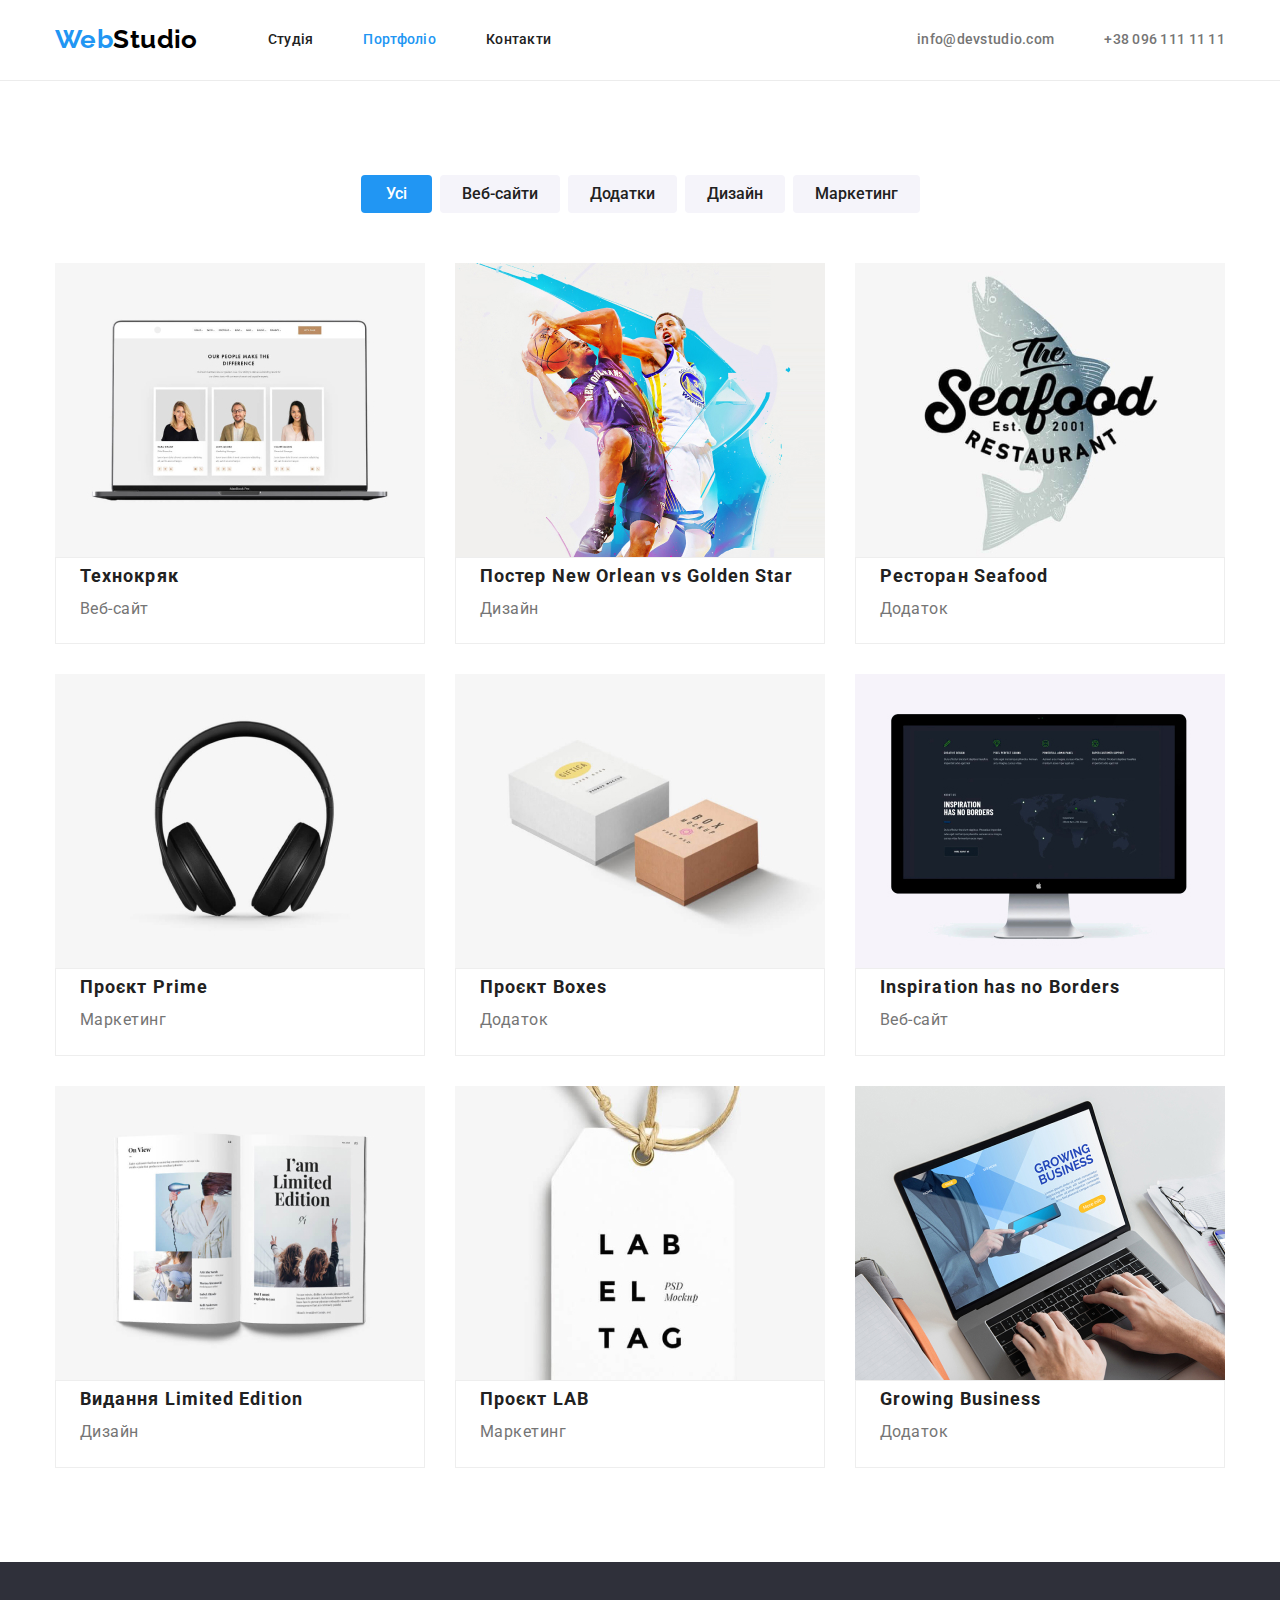
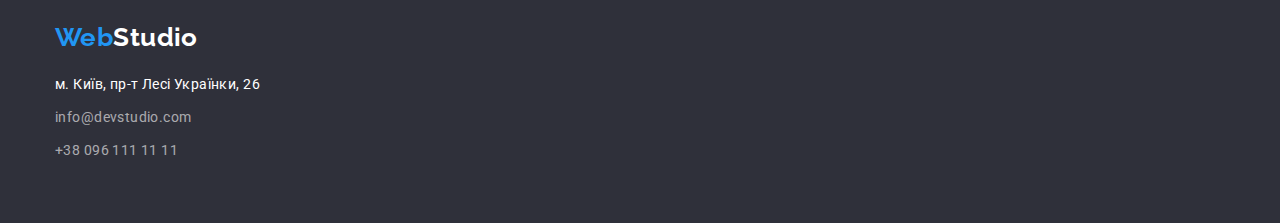
==== commit 762010e8: "правки по пунктам" ====
--- a/portfolio.html
+++ b/portfolio.html
@@ -46,7 +46,7 @@
         <ul class="examples-title">
             <li>
                 <a href="#" class="portf">
-                <img src="./images/imgtexno.jpg" alt="Технокряк" width="370">
+                <img src="./images/imgtexno.jpg" class="portfolio-img" alt="Технокряк" width="370">
                 <div class="flex-element">
                 <h2 class="examples">Технокряк</h2>
                 <p class="text">Веб-сайт</p>
@@ -55,7 +55,7 @@
             </li>
                 <li>
                     <a href="#" class="portf" >
-                    <img src="./images/imgposter.jpg" alt="Постер New Orlean vs Golden Star" width="370">
+                    <img src="./images/imgposter.jpg" class="portfolio-img" alt="Постер New Orlean vs Golden Star" width="370">
                     <div class="flex-element">
                     <h2 class="examples">Постер New Orlean vs Golden Star</h2>
                     <p class="text">Дизайн</p>
@@ -64,7 +64,7 @@
                 </li>
                 <li>
                     <a href="#" class="portf">
-                    <img src="./images/imgrestoran.jpg" alt="Ресторан Seafood" width="370">
+                    <img src="./images/imgrestoran.jpg" class="portfolio-img" alt="Ресторан Seafood" width="370">
                     <div class="flex-element">
                     <h2 class="examples">Ресторан Seafood</h2>
                     <p class="text">Додаток</p>
@@ -74,7 +74,7 @@
             
                 <li>
                     <a href="#" class="portf">
-                    <img src="./images/imgproekt.jpg" alt="Проєкт Prime" width="370">
+                    <img src="./images/imgproekt.jpg" class="portfolio-img" alt="Проєкт Prime" width="370">
                     <div class="flex-element">
                     <h2 class="examples">Проєкт Prime</h2>
                     <p class="text">Маркетинг</p>
@@ -84,7 +84,7 @@
               
                 <li>
                     <a href="#" class="portf">
-                    <img src="./images/imgbox.jpg" alt="Проєкт Boxes" width="370">
+                    <img src="./images/imgbox.jpg" class="portfolio-img" alt="Проєкт Boxes" width="370">
                     <div class="flex-element">
                     <h2 class="examples">Проєкт Boxes</h2>
                     <p class="text">Додаток</p>
@@ -94,7 +94,7 @@
             
                 <li>
                     <a href="#" class="portf">
-                    <img src="./images/imginspiration.jpg" alt="Inspiration has no Borders" width="370">
+                    <img src="./images/imginspiration.jpg" class="portfolio-img" alt="Inspiration has no Borders" width="370">
                     <div class="flex-element">
                     <h2 class="examples">Inspiration has no Borders</h2>
                     <p class="text">Веб-сайт</p>
@@ -103,7 +103,7 @@
                 </li>
                 <li>
                     <a href="#" class="portf">
-                    <img src="./images/imgvudannia.jpg" alt="Видання Limited Edition" width="370">
+                    <img src="./images/imgvudannia.jpg"  class="portfolio-img" alt="Видання Limited Edition" width="370">
                     <div class="flex-element">
                     <h2 class="examples">Видання Limited Edition</h2>
                     <p class="text">Дизайн</p>
@@ -112,7 +112,7 @@
                 </li>
                 <li>
                     <a href="#" class="portf">
-                    <img src="./images/imglab.jpg" alt="Проєкт LAB" width="370">
+                    <img src="./images/imglab.jpg" class="portfolio-img" alt="Проєкт LAB" width="370">
                     <div class="flex-element">
                     <h2 class="examples">Проєкт LAB</h2>
                     <p class="text">Маркетинг</p>
@@ -121,7 +121,7 @@
                 </li>
                 <li>
                     <a href="#" class="portf">
-                    <img src="./images/imggrowing.jpg" alt="Growing Business" width="370">
+                    <img src="./images/imggrowing.jpg" class="portfolio-img" alt="Growing Business" width="370">
                     <div class="flex-element">
                     <h2 class="examples">Growing Business</h2>
                     <p class="text">Додаток</p>
@@ -134,21 +134,22 @@
     </main>
 
 
-    <footer class="page-footer fot">
-        <div class="container foter-main">
+<footer class="page-footer fot">
+    <div class="container foter-main">
+
         <a href="./index.html" class="logo"><span class="colorlogo">Web</span><span class="colorblack">Studio</span></a>
 
-    
-        <address class="end"><a href="https://goo.gl/maps/9vt92mWtgrGen9oJ9" target="_blank" rel="noopener noreferrer"
-                class="end-title">м. Київ, пр-т
-                Лесі Українки, 26</a>
+        <address class="end">
             <ul class="foter-lifo">
-                <li class="lifo"><a href="mailto:info@devstudio.com" class="mail">info@devstudio.com</a></li>
-                <li class="lifo"><a href="tel:+380961111111" class="tel">+38 096 111 11 11</a></li>
+                <li class="lifo"><a class="link adress" href="https://goo.gl/maps/9vt92mWtgrGen9oJ9" target="_blank"
+                        rel="noopener noreferrer">м. Київ, пр-т
+                        Лесі Українки, 26</a></li>
+                <li class="lifo"><a class="link" href="mailto:info@devstudio.com">info@devstudio.com</a></li>
+                <li class="lifo"><a class="link tel" href="tel:+380961111111">+38 096 111 11 11</a></li>
             </ul>
         </address>
-        </div>
-    </footer>
+    </div>
+</footer>
     </body>
     
     </html>--- a/css/styles.css
+++ b/css/styles.css
@@ -3,6 +3,7 @@
     --title-text-color: #212121;
     --accent-color: #2196F3;
     --primary-white-color: #FFFFFF;
+    --primary-grey-color:#F5F4FA;
 }
 
 body{
@@ -24,22 +25,42 @@
     padding: 0;
 }
 
+.list {
+ list-style: none;
+}
+
+.link {
+     display: block;
+    text-decoration: none;
+ }
+
+.image {
+     display: block;
+ }
+
 .container{
-/* margin-right: auto;
-margin-left: auto; */
 width: 1200px;
-/* padding-left: 15px;
-padding-right: 15px; */
 padding: 0 15px;
 margin: 0 auto;
-/* outline: 2px solid tomato; */
-}
-.list {
-    padding: 0;
-    margin: 0;
-    list-style: none;
-}
-
+}
+
+.page-header {
+    padding: 32px, 0;
+    border-bottom: 1px solid #ECECEC;
+}
+
+.main-nav {
+    display: flex;
+    align-items: center;
+}
+
+.navigat {
+    display: flex;
+}
+
+.header-logo {
+    margin-right: 92px;
+}
 .logo{
     color: #000000;
     font-family: Raleway, sans-serif;
@@ -47,7 +68,7 @@
     font-size: 26px;
     line-height: 1.2;
     text-decoration: none;
-    margin-top: 24px;
+    margin: auto;
 }
 
 .colorlogo{
@@ -59,35 +80,19 @@
 }
 /* Site nav */
 
-/* .site-nav .link{
-    display: flex;
-} */
-
-.main-nav{
-    display: flex;
-    align-items: center;
-    justify-content: center;
-}
-
-li {
+
+li{
     list-style-type: none;
     /* забираєм маркери */
 }
 
 
-
-.page-header{
-    padding: 32px 0;
-    border-bottom: 1px solid #ECECEC
-}
  
 .site-nav{
     display: flex;
     margin-left: 70px;
 }
-.navigat{
-    display:flex;
-}
+
 /* .site-nav .iter{
     /* background-color: tomato;
     margin-right: 50px;
@@ -101,8 +106,6 @@
 
 .site-nav .iter{
     display: block;
-    padding-top: 32px;
-    padding-bottom: 32px;
 }
 .site-nav .link{
     color: var(--title-text-color);
@@ -165,36 +168,45 @@
 .hero{
     background-color: #2F303A;
     text-align: center;
-}
-
-.hero-title{
-    margin-top: 0;
-    margin-bottom: 30px;
+    padding: 200px 0;
+}
+
+.hero-title{ 
+    max-width: 696px;
+    margin: 0 auto 30px;
+    text-align: center;
     color: var(--primary-white-color);
     font-weight: 900;
     letter-spacing: .06em;
     font-size: 44px;
-    line-height: 1.36; 
-    align: center;  
+    line-height: 1.36;   
+    text-transform: uppercase;
 }
 .button{
-    color: var(--title-text-color);
-    background-color:#F5F4FA;
+    color: var(--primary-white-color);
+    background-color:var(--accent-color);
     cursor: pointer;
     font-weight: 700;
     font-size: 16px;
     line-height: 1.86; 
-    align: center; 
+    text-align: center; 
     vertical-align: center;
-    letter-spacing: .06em;;
-}
-
-.button:hover,
+    letter-spacing: .06em;
+
+    box-shadow: 0px 4px 4px rgba(0, 0, 0, 0.15);
+     border: none;
+     border-radius: 4px;
+    padding: 10px 32px;
+    margin: 0 auto;
+}
+
+
+/* .button:hover,
 .button:focus{
     color: var(--primary-white-color);
     background-color: var(--accent-color);
     cursor: pointer;
-}
+} */
 
 .examples-title .examples{
     color: var(--title-text-color);
@@ -219,8 +231,8 @@
  
 /* Section */
 .section {
-    padding-top: 94px;
-    padding-bottom: 94px;
+    padding: 94px 0;
+
 }
 
 .section-title.centered,
@@ -264,6 +276,10 @@
     margin-top: 0;
     margin-bottom: 0;
 }
+
+.tito p{
+    width: 270px;
+}
 /* Feature */
 .feature{
     padding-bottom: 94px;
@@ -294,58 +310,71 @@
 
 
 /* Comands */
-
-.comands {
-    color: var(--primary-text-color);
+/* фон */
+.our-team {
+    background-color: var(--primary-grey-color);
+}
+
+/* заголовок великий */
+.comands .comands-title{
+    color: var(--title-text-color);
+    font-weight: 700;
+    font-size: 36px;
+    line-height: 1.17;
+    margin-bottom: 50px;
+}
+
+.comands .container{
+    padding: 94px 0;
+}
+/* им'я та прізвище */
+.comands .title{
+    color: var(--title-text-color);
+    font-weight: 500;
     font-size: 16px;
     line-height: 1.187;
-}
-
-.comands .comands-title{
-    color: var(--title-text-color);
-    font-weight: 700;
-    font-size: 36px;
-    line-height: 1.17;
-    margin-top: 0px;
-    margin-bottom: 50px;
-    padding-top: 94px;
-}
-
-.comands .title{
-    color: var(--title-text-color);
-    font-weight: 500;
+    text-align: center;
+}
+/* текст */
+.comanwor p{
     font-size: 16px;
-  line-height: 1.187;
-}
-
-.comands p{
-    padding-bottom: 94px;;
-}
-
-.work-list{
-    display: flex;
-    margin: 0 auto;
-    padding: 0 15px;
-    
-}
-
-.work-list .comanwor{
-    margin-right: 30px;
-}
-
-.work-list .comanwor:last-child{
+    line-height: 1.19;
+    text-align: center;
+}
+
+
+.work-list {
+    display: flex;
+    column-gap: 30px;
+    justify-content: center;
+}
+
+
+/* .work-list .comanwor:last-child{
     margin-right: 0;
-}
-
-
+} */
+
+.comanwor{
+    box-shadow: 0px 1px 3px rgba(0, 0, 0, 0.12),
+     0px 1px 1px rgba(0, 0, 0, 0.14),
+      0px 2px 1px rgba(0, 0, 0, 0.2);
+    border-radius: 0px 0px 4px 4px;
+}
+
+.team-content {
+    padding: 30px 0;
+}
+
+.team-content .title{
+     margin-bottom: 10px;
+}
 /* Footer */
 
 .page-footer{
     padding: 60px 0;
     background-color: #2F303A;
 }
-.page-footer .mail,
-.page-footer .tel{
+.page-footer .link{
     color: rgba(255, 255, 255, 0.6);
     font-size: 14px;
     line-height: 1.7;
@@ -353,21 +382,19 @@
     text-decoration: none;
 
 }
-.page-footer .mail:hover,
-.page-footer .mail:focus,
-.page-footer .tel:hover,
-.page-footer .tel:focus{
-    color: var(--accent-color);
-}
-
-.page-footer .end-title{
+.page-footer .link:hover,
+.page-footer .link:hover,{
+    color: var(--accent-color);
+}
+
+.page-footer .adress{
     color: var(--primary-white-color);
     font-style: normal;
     text-decoration: none;
 }
 
-.page-footer .end-title:hover,
- .page-footer .end-title:focus{
+.page-footer .adress:hover,
+ .page-footer .adress:focus{
     color: var(--accent-color);
 }
 
@@ -379,6 +406,14 @@
     display: block;
     margin-bottom: 20px;
 
+}
+
+.lifo .link{
+    margin-bottom: 9px;
+}
+
+.lifo .tel{
+    margin-bottom: 0px;
 }
 
 
@@ -467,6 +502,15 @@
     gap: 30px;
 }
 
+.flex-element{
+    border: 1px solid #EEEEEE;
+    padding-top: 0;
+}
+
+.portfolio-img{
+    display: block;
+}
+
 
 /* .flex-element:nth-child(3n){
     margin-right: 0;
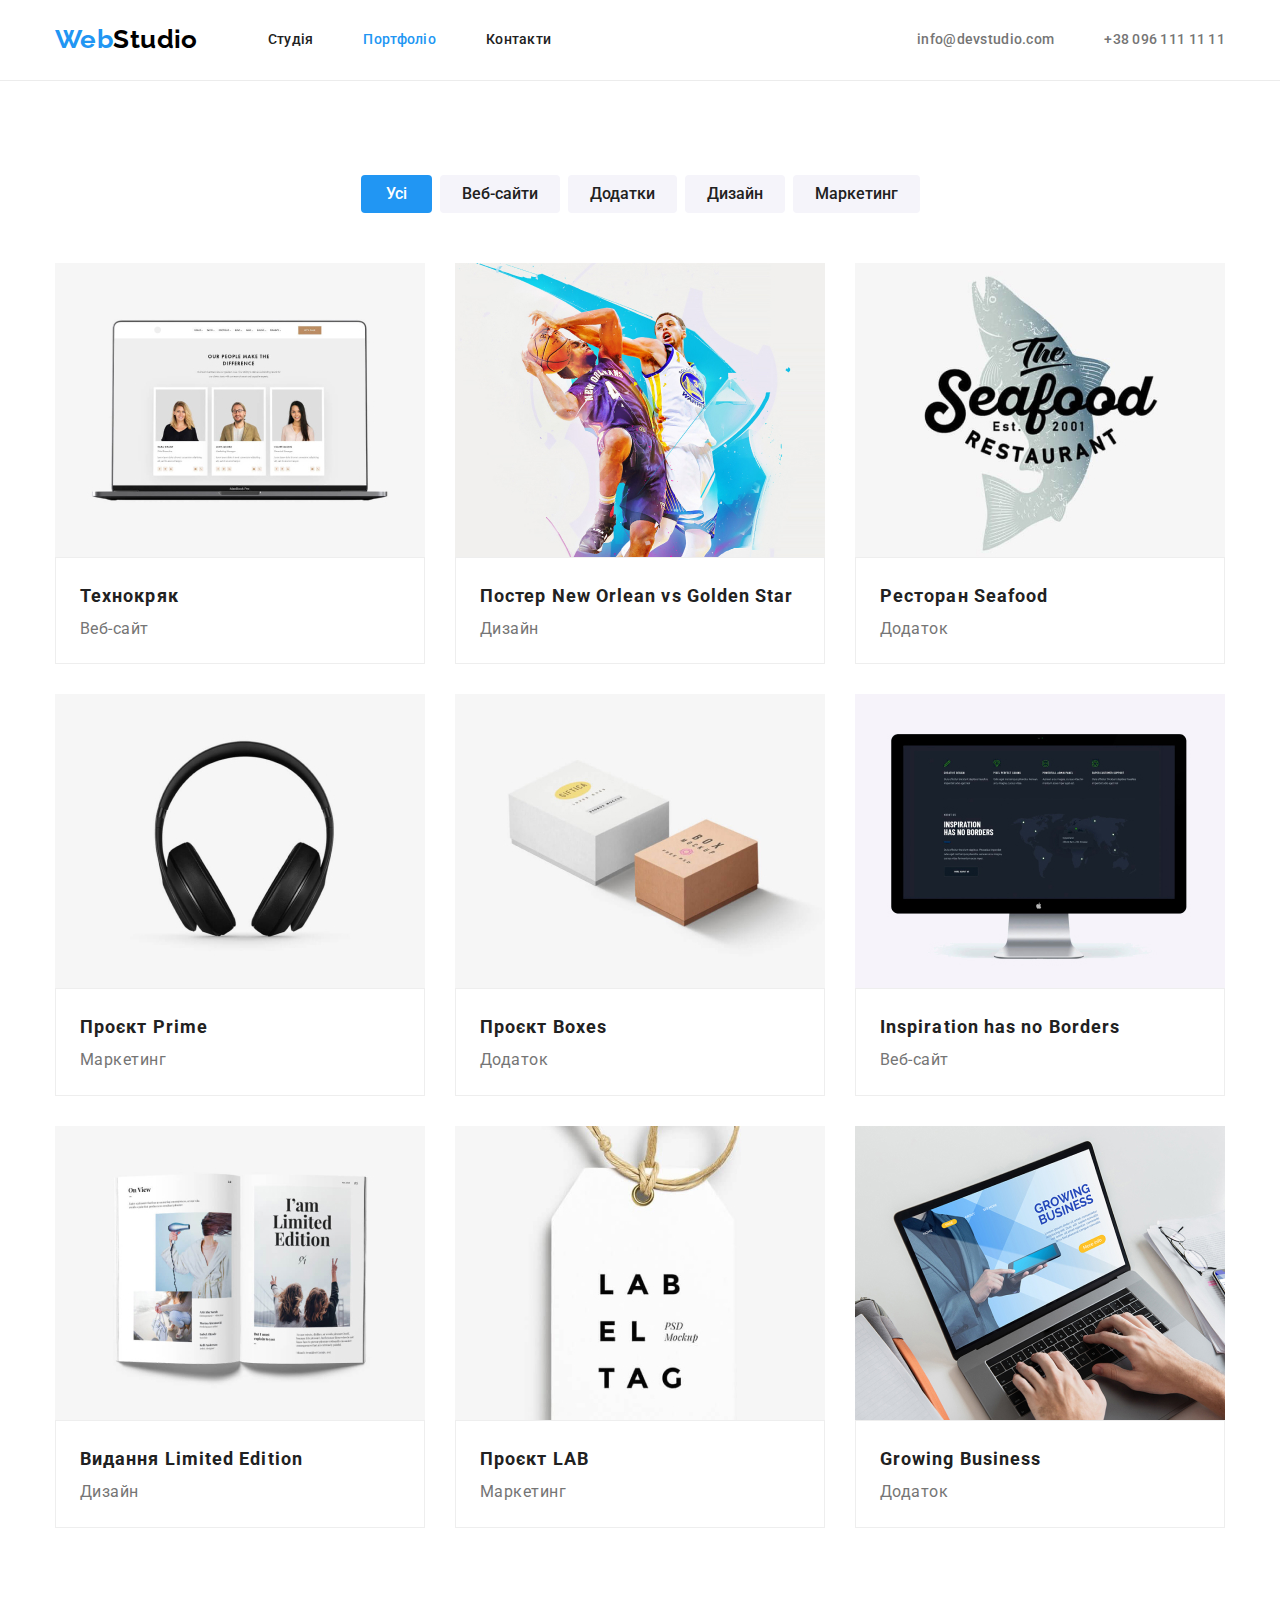
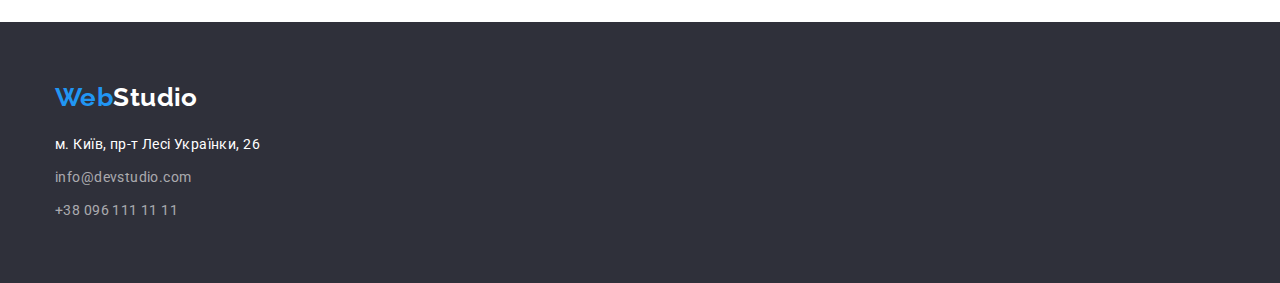
==== commit 2b83a144: "pading і посилання" ====
--- a/portfolio.html
+++ b/portfolio.html
@@ -50,8 +50,8 @@
                 <div class="flex-element">
                 <h2 class="examples">Технокряк</h2>
                 <p class="text">Веб-сайт</p>
+                </div>
                 </a>
-                </div>
             </li>
                 <li>
                     <a href="#" class="portf" >
@@ -59,8 +59,8 @@
                     <div class="flex-element">
                     <h2 class="examples">Постер New Orlean vs Golden Star</h2>
                     <p class="text">Дизайн</p>
+                    </div>
                     </a>
-                    </div>
                 </li>
                 <li>
                     <a href="#" class="portf">
@@ -68,8 +68,8 @@
                     <div class="flex-element">
                     <h2 class="examples">Ресторан Seafood</h2>
                     <p class="text">Додаток</p>
+                    </div>
                     </a>
-                    </div>
                 </li>
             
                 <li>
@@ -78,8 +78,8 @@
                     <div class="flex-element">
                     <h2 class="examples">Проєкт Prime</h2>
                     <p class="text">Маркетинг</p>
+                    </div>
                     </a>
-                    </div>
                 </li>
               
                 <li>
@@ -88,8 +88,8 @@
                     <div class="flex-element">
                     <h2 class="examples">Проєкт Boxes</h2>
                     <p class="text">Додаток</p>
+                    </div>
                     </a>
-                    </div>
                 </li>
             
                 <li>
@@ -98,8 +98,8 @@
                     <div class="flex-element">
                     <h2 class="examples">Inspiration has no Borders</h2>
                     <p class="text">Веб-сайт</p>
+                    </div>
                     </a>
-                    </div>
                 </li>
                 <li>
                     <a href="#" class="portf">
@@ -109,6 +109,7 @@
                     <p class="text">Дизайн</p>
                     </a>
                     </div>
+                    </a>
                 </li>
                 <li>
                     <a href="#" class="portf">
@@ -116,8 +117,8 @@
                     <div class="flex-element">
                     <h2 class="examples">Проєкт LAB</h2>
                     <p class="text">Маркетинг</p>
+                    </div>
                     </a>
-                    </div>
                 </li>
                 <li>
                     <a href="#" class="portf">
@@ -125,8 +126,8 @@
                     <div class="flex-element">
                     <h2 class="examples">Growing Business</h2>
                     <p class="text">Додаток</p>
+                    </div>
                     </a>
-                    </div>
                 </li>
         </ul>
         </div>
--- a/css/styles.css
+++ b/css/styles.css
@@ -504,7 +504,7 @@
 
 .flex-element{
     border: 1px solid #EEEEEE;
-    padding-top: 0;
+
 }
 
 .portfolio-img{
